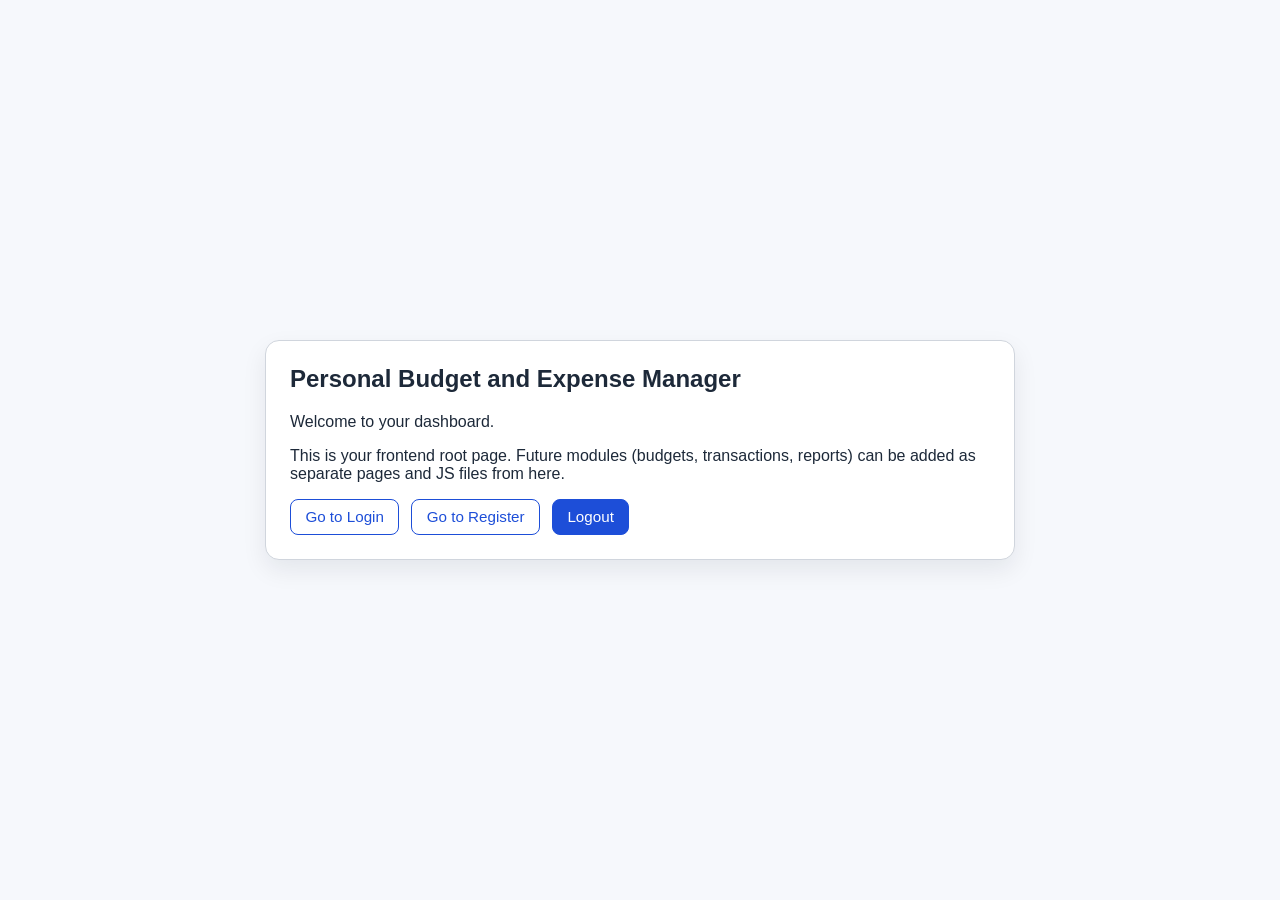
==== src/main/resources/static/index.html @ 2ca1f0e0 "User login / register frontend" ====
<!DOCTYPE html>
<html lang="en">
<head>
    <meta charset="UTF-8">
    <meta name="viewport" content="width=device-width, initial-scale=1.0">
    <title>Dashboard | Personal Budget Manager</title>
    <style>
        body {
            margin: 0;
            min-height: 100vh;
            display: grid;
            place-items: center;
            font-family: "Segoe UI", Tahoma, Geneva, Verdana, sans-serif;
            background: #f6f8fc;
            color: #1d2939;
        }

        .dashboard {
            width: min(92vw, 700px);
            background: #ffffff;
            border: 1px solid #d0d5dd;
            border-radius: 14px;
            padding: 1.5rem;
            box-shadow: 0 10px 25px rgba(16, 24, 40, 0.08);
        }

        h1 {
            margin-top: 0;
        }

        .actions {
            display: flex;
            gap: 0.75rem;
            flex-wrap: wrap;
            margin-top: 1rem;
        }

        a, button {
            border: 1px solid #1d4ed8;
            background: #1d4ed8;
            color: #ffffff;
            text-decoration: none;
            padding: 0.55rem 0.9rem;
            border-radius: 8px;
            cursor: pointer;
            font-size: 0.95rem;
        }

        .secondary {
            background: #ffffff;
            color: #1d4ed8;
        }
    </style>
</head>
<body>
    <section class="dashboard">
        <h1>Personal Budget and Expense Manager</h1>
        <p id="welcomeMessage">Welcome to your dashboard.</p>
        <p>This is your frontend root page. Future modules (budgets, transactions, reports) can be added as separate pages and JS files from here.</p>

        <div class="actions">
            <a href="login.html" class="secondary">Go to Login</a>
            <a href="register.html" class="secondary">Go to Register</a>
            <button id="logoutBtn" type="button">Logout</button>
        </div>
    </section>

    <script>
        (function () {
            var userId = localStorage.getItem("userId");
            var userName = localStorage.getItem("userName");
            var welcomeMessage = document.getElementById("welcomeMessage");
            if (welcomeMessage && userId) {
                welcomeMessage.textContent = userName ? ("Welcome, " + userName + " (User ID: " + userId + ")") : ("Welcome back (User ID: " + userId + ")");
            }

            var logoutBtn = document.getElementById("logoutBtn");
            if (logoutBtn) {
                logoutBtn.addEventListener("click", function () {
                    localStorage.removeItem("userId");
                    localStorage.removeItem("userName");
                    localStorage.removeItem("userEmail");
                    window.location.href = "login.html";
                });
            }
        })();
    </script>
</body>
</html>
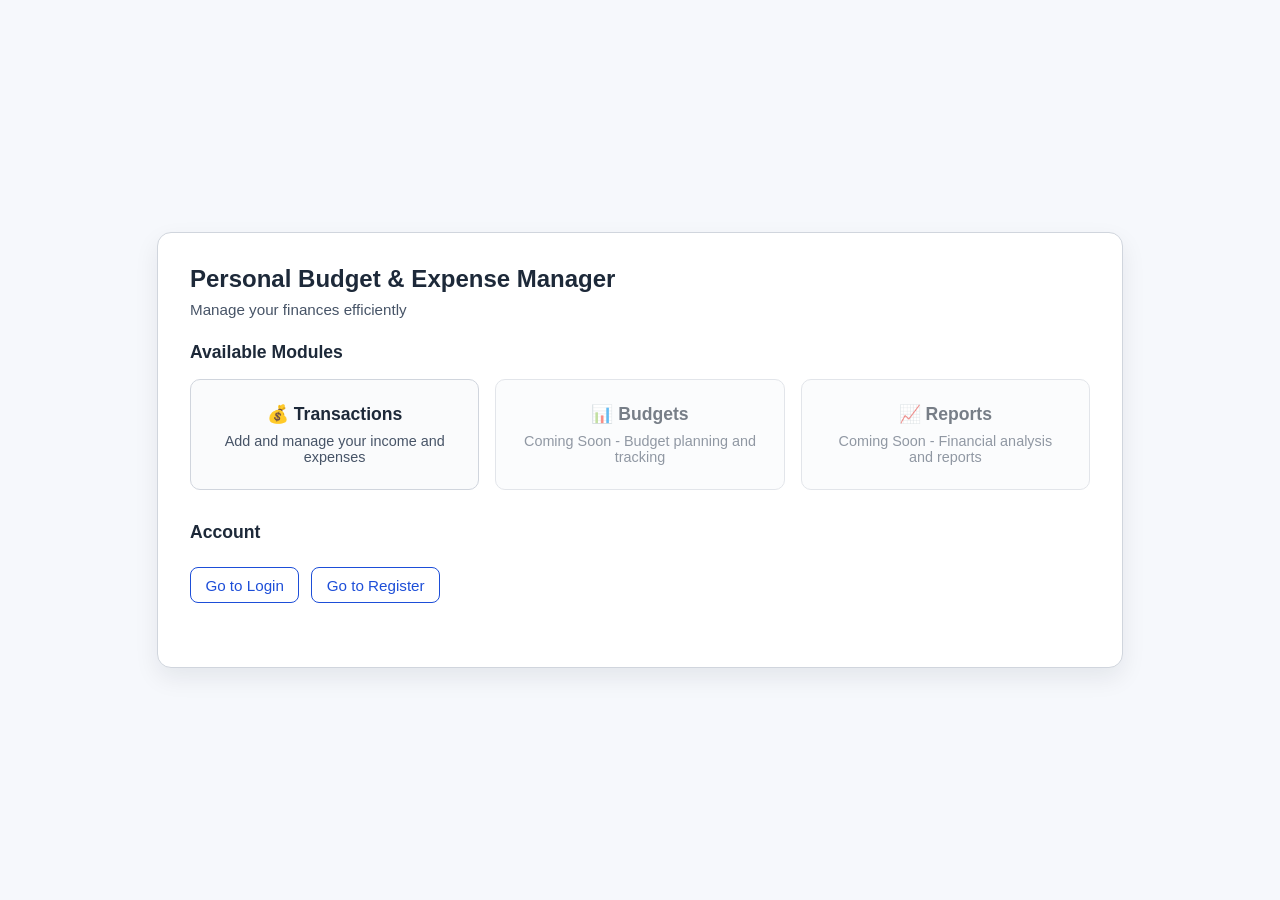
==== commit c638a30c: "Resolve merge conflicts: keep transaction module changes with Jackson datetime support" ====
--- a/src/main/resources/static/index.html
+++ b/src/main/resources/static/index.html
@@ -16,23 +16,94 @@
         }
 
         .dashboard {
-            width: min(92vw, 700px);
+            width: min(92vw, 900px);
             background: #ffffff;
             border: 1px solid #d0d5dd;
             border-radius: 14px;
-            padding: 1.5rem;
+            padding: 2rem;
             box-shadow: 0 10px 25px rgba(16, 24, 40, 0.08);
         }
 
         h1 {
             margin-top: 0;
+            margin-bottom: 0.5rem;
+        }
+
+        .subtitle {
+            margin: 0 0 1.5rem;
+            color: #475467;
+            font-size: 0.95rem;
+        }
+
+        .user-info {
+            background: #fafbfc;
+            border: 1px solid #d0d5dd;
+            border-radius: 8px;
+            padding: 1rem;
+            margin-bottom: 2rem;
+        }
+
+        .user-info p {
+            margin: 0;
+            color: #475467;
+        }
+
+        .user-info strong {
+            color: #1d2939;
+        }
+
+        .modules-section {
+            margin-bottom: 2rem;
+        }
+
+        .modules-section h2 {
+            margin: 0 0 1rem;
+            font-size: 1.1rem;
+            color: #1d2939;
+        }
+
+        .modules-grid {
+            display: grid;
+            grid-template-columns: repeat(auto-fit, minmax(220px, 1fr));
+            gap: 1rem;
+            margin-bottom: 2rem;
+        }
+
+        .module-card {
+            border: 1px solid #d0d5dd;
+            border-radius: 10px;
+            padding: 1.5rem;
+            background: #fafbfc;
+            text-align: center;
+            transition: all 0.2s ease;
+            text-decoration: none;
+            color: inherit;
+        }
+
+        .module-card:hover {
+            background: #f0f4f8;
+            border-color: #1d4ed8;
+            box-shadow: 0 4px 12px rgba(16, 24, 40, 0.08);
+            transform: translateY(-2px);
+        }
+
+        .module-card h3 {
+            margin: 0 0 0.5rem;
+            font-size: 1.1rem;
+            color: #1d2939;
+        }
+
+        .module-card p {
+            margin: 0;
+            font-size: 0.9rem;
+            color: #475467;
         }
 
         .actions {
             display: flex;
             gap: 0.75rem;
             flex-wrap: wrap;
-            margin-top: 1rem;
+            margin-top: 1.5rem;
         }
 
         a, button {
@@ -44,24 +115,80 @@
             border-radius: 8px;
             cursor: pointer;
             font-size: 0.95rem;
+            transition: all 0.2s ease;
+        }
+
+        a:hover, button:hover {
+            background: #1e40af;
         }
 
         .secondary {
             background: #ffffff;
             color: #1d4ed8;
+            border: 1px solid #1d4ed8;
+        }
+
+        .secondary:hover {
+            background: #f0f4f8;
+        }
+
+        button:disabled {
+            opacity: 0.7;
+            cursor: not-allowed;
+        }
+
+        @media (max-width: 768px) {
+            .dashboard {
+                padding: 1.5rem;
+            }
+
+            .modules-grid {
+                grid-template-columns: 1fr;
+            }
         }
     </style>
 </head>
 <body>
     <section class="dashboard">
-        <h1>Personal Budget and Expense Manager</h1>
-        <p id="welcomeMessage">Welcome to your dashboard.</p>
-        <p>This is your frontend root page. Future modules (budgets, transactions, reports) can be added as separate pages and JS files from here.</p>
-
-        <div class="actions">
-            <a href="login.html" class="secondary">Go to Login</a>
-            <a href="register.html" class="secondary">Go to Register</a>
-            <button id="logoutBtn" type="button">Logout</button>
+        <h1>Personal Budget & Expense Manager</h1>
+        <p class="subtitle">Manage your finances efficiently</p>
+
+        <div class="user-info" id="userInfo" style="display: none;">
+            <p>Welcome, <strong id="userName">User</strong> | <strong id="userId"></strong></p>
+        </div>
+
+        <!-- Modules Section -->
+        <div class="modules-section">
+            <h2>Available Modules</h2>
+            <div class="modules-grid">
+                <!-- Transactions Module -->
+                <a href="transactions.html" class="module-card">
+                    <h3>💰 Transactions</h3>
+                    <p>Add and manage your income and expenses</p>
+                </a>
+
+                <!-- Budgets Module (Ready for future implementation) -->
+                <div class="module-card" style="opacity: 0.6; cursor: not-allowed;">
+                    <h3>📊 Budgets</h3>
+                    <p>Coming Soon - Budget planning and tracking</p>
+                </div>
+
+                <!-- Reports Module (Ready for future implementation) -->
+                <div class="module-card" style="opacity: 0.6; cursor: not-allowed;">
+                    <h3>📈 Reports</h3>
+                    <p>Coming Soon - Financial analysis and reports</p>
+                </div>
+            </div>
+        </div>
+
+        <!-- Authentication Section -->
+        <div class="modules-section">
+            <h2>Account</h2>
+            <div class="actions">
+                <a href="login.html" class="secondary" id="loginLink" style="display: none;">Go to Login</a>
+                <a href="register.html" class="secondary" id="registerLink" style="display: none;">Go to Register</a>
+                <button id="logoutBtn" type="button" style="display: none;">Logout</button>
+            </div>
         </div>
     </section>
 
@@ -69,18 +196,31 @@
         (function () {
             var userId = localStorage.getItem("userId");
             var userName = localStorage.getItem("userName");
-            var welcomeMessage = document.getElementById("welcomeMessage");
-            if (welcomeMessage && userId) {
-                welcomeMessage.textContent = userName ? ("Welcome, " + userName + " (User ID: " + userId + ")") : ("Welcome back (User ID: " + userId + ")");
-            }
-
+            var userInfo = document.getElementById("userInfo");
+            var userNameEl = document.getElementById("userName");
+            var userIdEl = document.getElementById("userId");
             var logoutBtn = document.getElementById("logoutBtn");
+            var loginLink = document.getElementById("loginLink");
+            var registerLink = document.getElementById("registerLink");
+
+            // Show user info if logged in
+            if (userId) {
+                if (userInfo) userInfo.style.display = "block";
+                if (userNameEl) userNameEl.textContent = userName || "User";
+                if (userIdEl) userIdEl.textContent = "ID: " + userId;
+                if (logoutBtn) logoutBtn.style.display = "inline-block";
+            } else {
+                if (loginLink) loginLink.style.display = "inline-block";
+                if (registerLink) registerLink.style.display = "inline-block";
+            }
+
+            // Logout functionality
             if (logoutBtn) {
                 logoutBtn.addEventListener("click", function () {
                     localStorage.removeItem("userId");
                     localStorage.removeItem("userName");
                     localStorage.removeItem("userEmail");
-                    window.location.href = "login.html";
+                    window.location.href = "index.html";
                 });
             }
         })();
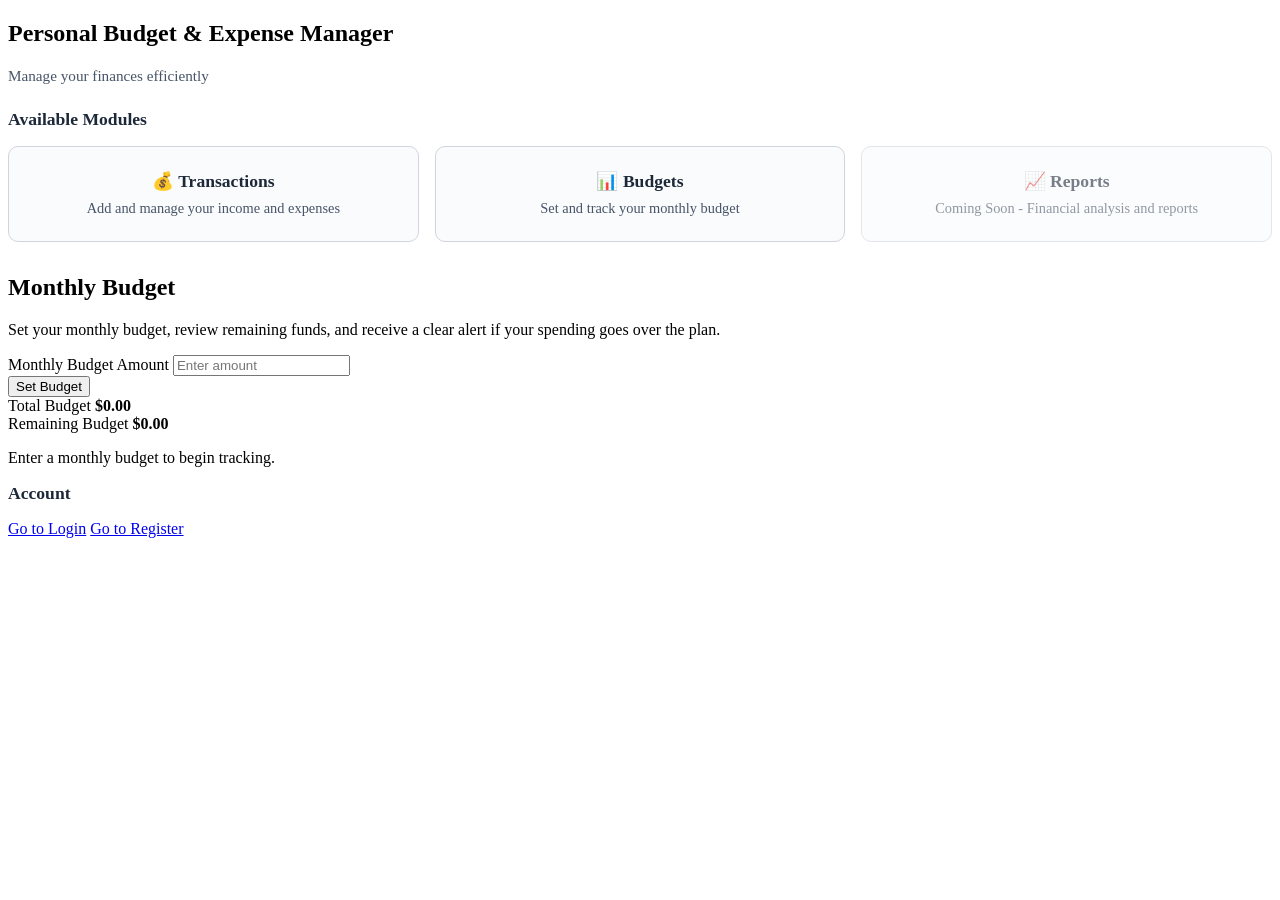
==== commit 18d4578b: "Merge pull request #7 from IshaanSinha15/feature/transaction-module transaction frontend" ====
--- a/src/main/resources/static/index.html
+++ b/src/main/resources/static/index.html
@@ -4,54 +4,8 @@
     <meta charset="UTF-8">
     <meta name="viewport" content="width=device-width, initial-scale=1.0">
     <title>Dashboard | Personal Budget Manager</title>
+    <link rel="stylesheet" href="css/style.css">
     <style>
-        body {
-            margin: 0;
-            min-height: 100vh;
-            display: grid;
-            place-items: center;
-            font-family: "Segoe UI", Tahoma, Geneva, Verdana, sans-serif;
-            background: #f6f8fc;
-            color: #1d2939;
-        }
-
-        .dashboard {
-            width: min(92vw, 900px);
-            background: #ffffff;
-            border: 1px solid #d0d5dd;
-            border-radius: 14px;
-            padding: 2rem;
-            box-shadow: 0 10px 25px rgba(16, 24, 40, 0.08);
-        }
-
-        h1 {
-            margin-top: 0;
-            margin-bottom: 0.5rem;
-        }
-
-        .subtitle {
-            margin: 0 0 1.5rem;
-            color: #475467;
-            font-size: 0.95rem;
-        }
-
-        .user-info {
-            background: #fafbfc;
-            border: 1px solid #d0d5dd;
-            border-radius: 8px;
-            padding: 1rem;
-            margin-bottom: 2rem;
-        }
-
-        .user-info p {
-            margin: 0;
-            color: #475467;
-        }
-
-        .user-info strong {
-            color: #1d2939;
-        }
-
         .modules-section {
             margin-bottom: 2rem;
         }
@@ -99,49 +53,30 @@
             color: #475467;
         }
 
-        .actions {
-            display: flex;
-            gap: 0.75rem;
-            flex-wrap: wrap;
-            margin-top: 1.5rem;
+        .user-info {
+            background: #fafbfc;
+            border: 1px solid #d0d5dd;
+            border-radius: 8px;
+            padding: 1rem;
+            margin-bottom: 2rem;
         }
 
-        a, button {
-            border: 1px solid #1d4ed8;
-            background: #1d4ed8;
-            color: #ffffff;
-            text-decoration: none;
-            padding: 0.55rem 0.9rem;
-            border-radius: 8px;
-            cursor: pointer;
-            font-size: 0.95rem;
-            transition: all 0.2s ease;
+        .user-info p {
+            margin: 0;
+            color: #475467;
         }
 
-        a:hover, button:hover {
-            background: #1e40af;
+        .user-info strong {
+            color: #1d2939;
         }
 
-        .secondary {
-            background: #ffffff;
-            color: #1d4ed8;
-            border: 1px solid #1d4ed8;
-        }
-
-        .secondary:hover {
-            background: #f0f4f8;
-        }
-
-        button:disabled {
-            opacity: 0.7;
-            cursor: not-allowed;
+        .subtitle {
+            margin: 0 0 1.5rem;
+            color: #475467;
+            font-size: 0.95rem;
         }
 
         @media (max-width: 768px) {
-            .dashboard {
-                padding: 1.5rem;
-            }
-
             .modules-grid {
                 grid-template-columns: 1fr;
             }
@@ -150,7 +85,7 @@
 </head>
 <body>
     <section class="dashboard">
-        <h1>Personal Budget & Expense Manager</h1>
+        <h1>Personal Budget &amp; Expense Manager</h1>
         <p class="subtitle">Manage your finances efficiently</p>
 
         <div class="user-info" id="userInfo" style="display: none;">
@@ -167,11 +102,11 @@
                     <p>Add and manage your income and expenses</p>
                 </a>
 
-                <!-- Budgets Module (Ready for future implementation) -->
-                <div class="module-card" style="opacity: 0.6; cursor: not-allowed;">
+                <!-- Budgets Module -->
+                <a href="#budgetSection" class="module-card">
                     <h3>📊 Budgets</h3>
-                    <p>Coming Soon - Budget planning and tracking</p>
-                </div>
+                    <p>Set and track your monthly budget</p>
+                </a>
 
                 <!-- Reports Module (Ready for future implementation) -->
                 <div class="module-card" style="opacity: 0.6; cursor: not-allowed;">
@@ -180,6 +115,36 @@
                 </div>
             </div>
         </div>
+
+        <!-- Budget Section -->
+        <section id="budgetSection" class="budget-card" aria-labelledby="budget-title">
+            <h2 id="budget-title">Monthly Budget</h2>
+            <p>Set your monthly budget, review remaining funds, and receive a clear alert if your spending goes over the plan.</p>
+
+            <form id="budgetForm" class="budget-grid" novalidate>
+                <div class="budget-row">
+                    <label for="budgetAmount">Monthly Budget Amount</label>
+                    <input id="budgetAmount" type="number" min="0.01" step="0.01" placeholder="Enter amount" aria-label="Monthly budget amount">
+                </div>
+                <div class="budget-actions">
+                    <button type="submit">Set Budget</button>
+                </div>
+            </form>
+
+            <div class="budget-summary">
+                <div class="summary-item">
+                    <span>Total Budget</span>
+                    <strong id="totalBudgetValue">$0.00</strong>
+                </div>
+                <div class="summary-item remaining" id="remainingBudgetCard">
+                    <span>Remaining Budget</span>
+                    <strong class="value" id="remainingBudgetValue">$0.00</strong>
+                </div>
+            </div>
+
+            <p id="budgetAlertText" class="budget-status">Enter a monthly budget to begin tracking.</p>
+            <p id="budgetMessage" class="budget-alert" role="status" aria-live="polite"></p>
+        </section>
 
         <!-- Authentication Section -->
         <div class="modules-section">
@@ -192,6 +157,8 @@
         </div>
     </section>
 
+    <script src="js/api.js" defer></script>
+    <script src="js/budget.js" defer></script>
     <script>
         (function () {
             var userId = localStorage.getItem("userId");
@@ -220,10 +187,10 @@
                     localStorage.removeItem("userId");
                     localStorage.removeItem("userName");
                     localStorage.removeItem("userEmail");
-                    window.location.href = "index.html";
+                    window.location.href = "login.html";
                 });
             }
         })();
     </script>
 </body>
-</html>+</html>
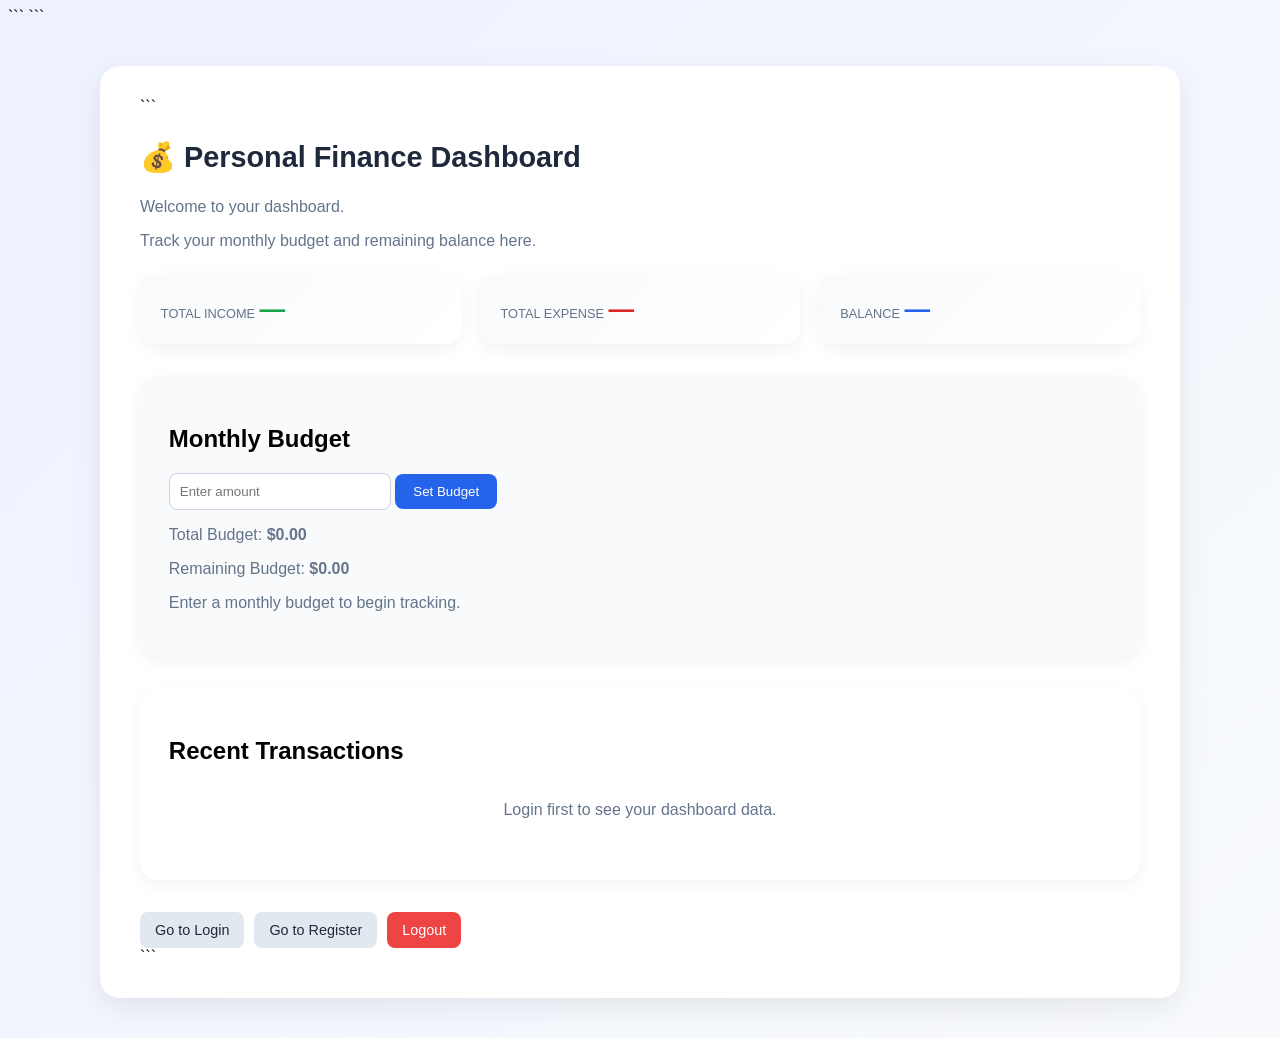
==== commit 69b97aee: "feat: Add Reports & Dashboard UI" ====
--- a/src/main/resources/static/index.html
+++ b/src/main/resources/static/index.html
@@ -1,196 +1,272 @@
 <!DOCTYPE html>
+
 <html lang="en">
 <head>
     <meta charset="UTF-8">
     <meta name="viewport" content="width=device-width, initial-scale=1.0">
     <title>Dashboard | Personal Budget Manager</title>
     <link rel="stylesheet" href="css/style.css">
-    <style>
-        .modules-section {
-            margin-bottom: 2rem;
-        }
-
-        .modules-section h2 {
-            margin: 0 0 1rem;
-            font-size: 1.1rem;
-            color: #1d2939;
-        }
-
-        .modules-grid {
-            display: grid;
-            grid-template-columns: repeat(auto-fit, minmax(220px, 1fr));
-            gap: 1rem;
-            margin-bottom: 2rem;
-        }
-
-        .module-card {
-            border: 1px solid #d0d5dd;
-            border-radius: 10px;
-            padding: 1.5rem;
-            background: #fafbfc;
-            text-align: center;
-            transition: all 0.2s ease;
-            text-decoration: none;
-            color: inherit;
-        }
-
-        .module-card:hover {
-            background: #f0f4f8;
-            border-color: #1d4ed8;
-            box-shadow: 0 4px 12px rgba(16, 24, 40, 0.08);
-            transform: translateY(-2px);
-        }
-
-        .module-card h3 {
-            margin: 0 0 0.5rem;
-            font-size: 1.1rem;
-            color: #1d2939;
-        }
-
-        .module-card p {
-            margin: 0;
-            font-size: 0.9rem;
-            color: #475467;
-        }
-
-        .user-info {
-            background: #fafbfc;
-            border: 1px solid #d0d5dd;
-            border-radius: 8px;
-            padding: 1rem;
-            margin-bottom: 2rem;
-        }
-
-        .user-info p {
-            margin: 0;
-            color: #475467;
-        }
-
-        .user-info strong {
-            color: #1d2939;
-        }
-
-        .subtitle {
-            margin: 0 0 1.5rem;
-            color: #475467;
-            font-size: 0.95rem;
-        }
-
-        @media (max-width: 768px) {
-            .modules-grid {
-                grid-template-columns: 1fr;
-            }
-        }
-    </style>
+
+```
+<style>
+/* ── Page Layout ───────────────────────── */
+body {
+    background: linear-gradient(135deg, #eef2ff, #f8fafc);
+    font-family: 'Segoe UI', Tahoma, Geneva, Verdana, sans-serif;
+}
+
+.dashboard {
+    max-width: 1000px;
+    margin: 40px auto;
+    background: white;
+    padding: 2rem 2.5rem;
+    border-radius: 20px;
+    box-shadow: 0 10px 30px rgba(0,0,0,0.08);
+}
+
+/* ── Heading ───────────────────────── */
+h1 {
+    font-size: 1.8rem;
+    font-weight: 700;
+    color: #1e293b;
+}
+
+p {
+    color: #64748b;
+}
+
+/* ── Summary Cards ───────────────────────── */
+.summary-cards {
+    display: grid;
+    grid-template-columns: repeat(3, 1fr);
+    gap: 1.2rem;
+    margin-top: 1.5rem;
+}
+
+.stat-card {
+    border-radius: 16px;
+    padding: 1.3rem;
+    background: linear-gradient(135deg, #f8fafc, #ffffff);
+    box-shadow: 0 6px 18px rgba(0,0,0,0.05);
+    transition: transform 0.2s ease, box-shadow 0.2s ease;
+}
+
+.stat-card:hover {
+    transform: translateY(-5px);
+    box-shadow: 0 12px 25px rgba(0,0,0,0.1);
+}
+
+.stat-card .label {
+    font-size: 0.8rem;
+    color: #64748b;
+    text-transform: uppercase;
+}
+
+.stat-card .amount {
+    font-size: 1.6rem;
+    font-weight: bold;
+    margin-top: 5px;
+}
+
+.income .amount { color: #16a34a; }
+.expense .amount { color: #dc2626; }
+.balance .amount { color: #2563eb; }
+
+/* ── Budget Card ───────────────────────── */
+.budget-card {
+    margin-top: 2rem;
+    padding: 1.8rem;
+    border-radius: 18px;
+    background: #f9fafb;
+    box-shadow: 0 5px 15px rgba(0,0,0,0.05);
+}
+
+input {
+    padding: 10px;
+    border-radius: 8px;
+    border: 1px solid #cbd5e1;
+    width: 200px;
+}
+
+button {
+    padding: 10px 18px;
+    border-radius: 8px;
+    border: none;
+    background: #2563eb;
+    color: white;
+    cursor: pointer;
+    transition: 0.2s;
+}
+
+button:hover {
+    background: #1d4ed8;
+}
+
+/* ── Transactions Table ───────────────────────── */
+.report-card {
+    margin-top: 2rem;
+    padding: 1.8rem;
+    border-radius: 18px;
+    background: #ffffff;
+    box-shadow: 0 5px 15px rgba(0,0,0,0.05);
+}
+
+.txn-table {
+    width: 100%;
+    border-collapse: collapse;
+}
+
+.txn-table th {
+    text-align: left;
+    padding: 10px;
+    border-bottom: 2px solid #e2e8f0;
+    color: #475569;
+}
+
+.txn-table td {
+    padding: 10px;
+    border-bottom: 1px solid #f1f5f9;
+    color: #1e293b;
+}
+
+.badge {
+    padding: 4px 8px;
+    border-radius: 12px;
+    font-size: 0.75rem;
+    font-weight: bold;
+}
+
+.badge.INCOME { background: #dcfce7; color: #16a34a; }
+.badge.EXPENSE { background: #fee2e2; color: #dc2626; }
+
+.txn-amount.INCOME { color: #16a34a; }
+.txn-amount.EXPENSE { color: #dc2626; }
+
+.no-data {
+    text-align: center;
+    padding: 1rem;
+    color: #64748b;
+}
+
+/* ── Buttons ───────────────────────── */
+.actions {
+    margin-top: 2rem;
+    display: flex;
+    gap: 10px;
+}
+
+.actions a, .actions button {
+    text-decoration: none;
+    padding: 10px 15px;
+    border-radius: 8px;
+    font-size: 0.9rem;
+}
+
+.actions a {
+    background: #e2e8f0;
+    color: #1e293b;
+}
+
+.actions button {
+    background: #ef4444;
+    color: white;
+}
+
+.actions button:hover {
+    background: #dc2626;
+}
+</style>
+```
+
 </head>
+
 <body>
-    <section class="dashboard">
-        <h1>Personal Budget &amp; Expense Manager</h1>
-        <p class="subtitle">Manage your finances efficiently</p>
-
-        <div class="user-info" id="userInfo" style="display: none;">
-            <p>Welcome, <strong id="userName">User</strong> | <strong id="userId"></strong></p>
-        </div>
-
-        <!-- Modules Section -->
-        <div class="modules-section">
-            <h2>Available Modules</h2>
-            <div class="modules-grid">
-                <!-- Transactions Module -->
-                <a href="transactions.html" class="module-card">
-                    <h3>💰 Transactions</h3>
-                    <p>Add and manage your income and expenses</p>
-                </a>
-
-                <!-- Budgets Module -->
-                <a href="#budgetSection" class="module-card">
-                    <h3>📊 Budgets</h3>
-                    <p>Set and track your monthly budget</p>
-                </a>
-
-                <!-- Reports Module (Ready for future implementation) -->
-                <div class="module-card" style="opacity: 0.6; cursor: not-allowed;">
-                    <h3>📈 Reports</h3>
-                    <p>Coming Soon - Financial analysis and reports</p>
-                </div>
-            </div>
-        </div>
-
-        <!-- Budget Section -->
-        <section id="budgetSection" class="budget-card" aria-labelledby="budget-title">
-            <h2 id="budget-title">Monthly Budget</h2>
-            <p>Set your monthly budget, review remaining funds, and receive a clear alert if your spending goes over the plan.</p>
-
-            <form id="budgetForm" class="budget-grid" novalidate>
-                <div class="budget-row">
-                    <label for="budgetAmount">Monthly Budget Amount</label>
-                    <input id="budgetAmount" type="number" min="0.01" step="0.01" placeholder="Enter amount" aria-label="Monthly budget amount">
-                </div>
-                <div class="budget-actions">
-                    <button type="submit">Set Budget</button>
-                </div>
-            </form>
-
-            <div class="budget-summary">
-                <div class="summary-item">
-                    <span>Total Budget</span>
-                    <strong id="totalBudgetValue">$0.00</strong>
-                </div>
-                <div class="summary-item remaining" id="remainingBudgetCard">
-                    <span>Remaining Budget</span>
-                    <strong class="value" id="remainingBudgetValue">$0.00</strong>
-                </div>
-            </div>
-
-            <p id="budgetAlertText" class="budget-status">Enter a monthly budget to begin tracking.</p>
-            <p id="budgetMessage" class="budget-alert" role="status" aria-live="polite"></p>
-        </section>
-
-        <!-- Authentication Section -->
-        <div class="modules-section">
-            <h2>Account</h2>
-            <div class="actions">
-                <a href="login.html" class="secondary" id="loginLink" style="display: none;">Go to Login</a>
-                <a href="register.html" class="secondary" id="registerLink" style="display: none;">Go to Register</a>
-                <button id="logoutBtn" type="button" style="display: none;">Logout</button>
-            </div>
-        </div>
-    </section>
-
-    <script src="js/api.js" defer></script>
-    <script src="js/budget.js" defer></script>
-    <script>
-        (function () {
-            var userId = localStorage.getItem("userId");
-            var userName = localStorage.getItem("userName");
-            var userInfo = document.getElementById("userInfo");
-            var userNameEl = document.getElementById("userName");
-            var userIdEl = document.getElementById("userId");
-            var logoutBtn = document.getElementById("logoutBtn");
-            var loginLink = document.getElementById("loginLink");
-            var registerLink = document.getElementById("registerLink");
-
-            // Show user info if logged in
-            if (userId) {
-                if (userInfo) userInfo.style.display = "block";
-                if (userNameEl) userNameEl.textContent = userName || "User";
-                if (userIdEl) userIdEl.textContent = "ID: " + userId;
-                if (logoutBtn) logoutBtn.style.display = "inline-block";
-            } else {
-                if (loginLink) loginLink.style.display = "inline-block";
-                if (registerLink) registerLink.style.display = "inline-block";
-            }
-
-            // Logout functionality
-            if (logoutBtn) {
-                logoutBtn.addEventListener("click", function () {
-                    localStorage.removeItem("userId");
-                    localStorage.removeItem("userName");
-                    localStorage.removeItem("userEmail");
-                    window.location.href = "login.html";
-                });
-            }
-        })();
-    </script>
+<section class="dashboard">
+
+```
+<h1>💰 Personal Finance Dashboard</h1>
+<p id="welcomeMessage">Welcome to your dashboard.</p>
+<p>Track your monthly budget and remaining balance here.</p>
+
+<!-- Summary Cards -->
+<div class="summary-cards">
+    <div class="stat-card income">
+        <span class="label">Total Income</span>
+        <span class="amount" id="dashIncome">—</span>
+    </div>
+    <div class="stat-card expense">
+        <span class="label">Total Expense</span>
+        <span class="amount" id="dashExpense">—</span>
+    </div>
+    <div class="stat-card balance">
+        <span class="label">Balance</span>
+        <span class="amount" id="dashBalance">—</span>
+    </div>
+</div>
+
+<!-- Budget Section -->
+<section class="budget-card">
+    <h2>Monthly Budget</h2>
+
+    <form id="budgetForm">
+        <input id="budgetAmount" type="number" placeholder="Enter amount">
+        <button type="submit">Set Budget</button>
+    </form>
+
+    <div>
+        <p>Total Budget: <strong id="totalBudgetValue">$0.00</strong></p>
+        <p>Remaining Budget: <strong id="remainingBudgetValue">$0.00</strong></p>
+    </div>
+
+    <p id="budgetAlertText">Enter a monthly budget to begin tracking.</p>
+    <p id="budgetMessage"></p>
+</section>
+
+<!-- Transactions -->
+<section class="report-card">
+    <h2>Recent Transactions</h2>
+    <div id="recentTransactionsContainer">
+        <p>Loading...</p>
+    </div>
+</section>
+
+<!-- Actions -->
+<div class="actions">
+    <a href="login.html">Go to Login</a>
+    <a href="register.html">Go to Register</a>
+    <button id="logoutBtn">Logout</button>
+</div>
+```
+
+</section>
+
+<script src="js/api.js"></script>
+
+<script src="js/budget.js"></script>
+
+<script src="js/report.js"></script>
+
+<script>
+(function () {
+    var userId = localStorage.getItem("userId");
+    var userName = localStorage.getItem("userName");
+
+    var welcomeMessage = document.getElementById("welcomeMessage");
+    if (welcomeMessage && userId) {
+        welcomeMessage.textContent = userName
+            ? ("Welcome, " + userName)
+            : ("Welcome back");
+    }
+
+    var logoutBtn = document.getElementById("logoutBtn");
+    if (logoutBtn) {
+        logoutBtn.addEventListener("click", function () {
+            localStorage.clear();
+            window.location.href = "login.html";
+        });
+    }
+})();
+</script>
+
 </body>
 </html>
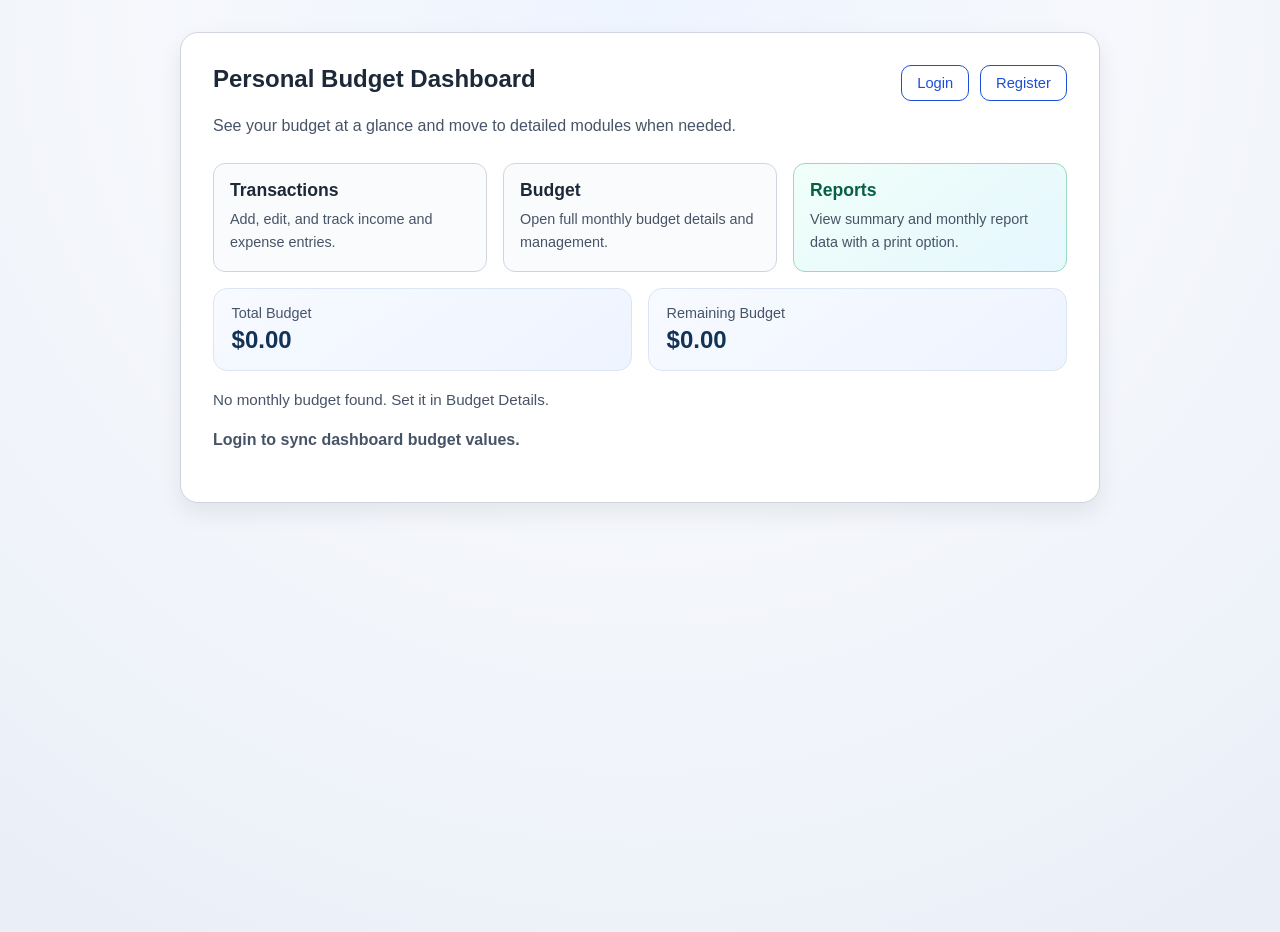
==== commit e40798ff: "update" ====
--- a/src/main/resources/static/index.html
+++ b/src/main/resources/static/index.html
@@ -1,272 +1,61 @@
 <!DOCTYPE html>
-
 <html lang="en">
 <head>
     <meta charset="UTF-8">
     <meta name="viewport" content="width=device-width, initial-scale=1.0">
     <title>Dashboard | Personal Budget Manager</title>
     <link rel="stylesheet" href="css/style.css">
+</head>
+<body>
+    <section class="dashboard">
+        <header class="page-header">
+            <div>
+                <h1>Personal Budget Dashboard</h1>
+                <p class="subtitle">See your budget at a glance and move to detailed modules when needed.</p>
+            </div>
+            <div class="header-actions">
+                <div class="user-badge" id="userInfo" style="display: none;">
+                    <span id="userName">User</span>
+                    <small id="userId"></small>
+                </div>
+                <a href="login.html" class="secondary" id="loginLink" style="display: none;">Login</a>
+                <a href="register.html" class="secondary" id="registerLink" style="display: none;">Register</a>
+                <button id="logoutBtn" type="button" style="display: none;">Logout</button>
+            </div>
+        </header>
 
-```
-<style>
-/* ── Page Layout ───────────────────────── */
-body {
-    background: linear-gradient(135deg, #eef2ff, #f8fafc);
-    font-family: 'Segoe UI', Tahoma, Geneva, Verdana, sans-serif;
-}
+        <section class="modules-grid" aria-label="Modules">
+            <a href="transactions.html" class="module-card">
+                <h3>Transactions</h3>
+                <p>Add, edit, and track income and expense entries.</p>
+            </a>
+            <a href="budget.html" class="module-card">
+                <h3>Budget</h3>
+                <p>Open full monthly budget details and management.</p>
+            </a>
+            <a href="report.html" class="module-card report-module">
+                <h3>Reports</h3>
+                <p>View summary and monthly report data with a print option.</p>
+            </a>
+        </section>
 
-.dashboard {
-    max-width: 1000px;
-    margin: 40px auto;
-    background: white;
-    padding: 2rem 2.5rem;
-    border-radius: 20px;
-    box-shadow: 0 10px 30px rgba(0,0,0,0.08);
-}
+        <section class="dashboard-summary" aria-label="Budget Summary">
+            <article class="summary-tile total">
+                <span>Total Budget</span>
+                <strong id="totalBudgetValue">$0.00</strong>
+            </article>
+            <article class="summary-tile remaining" id="remainingBudgetCard">
+                <span>Remaining Budget</span>
+                <strong id="remainingBudgetValue">$0.00</strong>
+            </article>
+        </section>
 
-/* ── Heading ───────────────────────── */
-h1 {
-    font-size: 1.8rem;
-    font-weight: 700;
-    color: #1e293b;
-}
+        <p id="budgetAlertText" class="budget-status">Login and set your monthly budget to view dashboard values.</p>
+        <p id="budgetMessage" class="budget-alert" role="status" aria-live="polite"></p>
+    </section>
 
-p {
-    color: #64748b;
-}
-
-/* ── Summary Cards ───────────────────────── */
-.summary-cards {
-    display: grid;
-    grid-template-columns: repeat(3, 1fr);
-    gap: 1.2rem;
-    margin-top: 1.5rem;
-}
-
-.stat-card {
-    border-radius: 16px;
-    padding: 1.3rem;
-    background: linear-gradient(135deg, #f8fafc, #ffffff);
-    box-shadow: 0 6px 18px rgba(0,0,0,0.05);
-    transition: transform 0.2s ease, box-shadow 0.2s ease;
-}
-
-.stat-card:hover {
-    transform: translateY(-5px);
-    box-shadow: 0 12px 25px rgba(0,0,0,0.1);
-}
-
-.stat-card .label {
-    font-size: 0.8rem;
-    color: #64748b;
-    text-transform: uppercase;
-}
-
-.stat-card .amount {
-    font-size: 1.6rem;
-    font-weight: bold;
-    margin-top: 5px;
-}
-
-.income .amount { color: #16a34a; }
-.expense .amount { color: #dc2626; }
-.balance .amount { color: #2563eb; }
-
-/* ── Budget Card ───────────────────────── */
-.budget-card {
-    margin-top: 2rem;
-    padding: 1.8rem;
-    border-radius: 18px;
-    background: #f9fafb;
-    box-shadow: 0 5px 15px rgba(0,0,0,0.05);
-}
-
-input {
-    padding: 10px;
-    border-radius: 8px;
-    border: 1px solid #cbd5e1;
-    width: 200px;
-}
-
-button {
-    padding: 10px 18px;
-    border-radius: 8px;
-    border: none;
-    background: #2563eb;
-    color: white;
-    cursor: pointer;
-    transition: 0.2s;
-}
-
-button:hover {
-    background: #1d4ed8;
-}
-
-/* ── Transactions Table ───────────────────────── */
-.report-card {
-    margin-top: 2rem;
-    padding: 1.8rem;
-    border-radius: 18px;
-    background: #ffffff;
-    box-shadow: 0 5px 15px rgba(0,0,0,0.05);
-}
-
-.txn-table {
-    width: 100%;
-    border-collapse: collapse;
-}
-
-.txn-table th {
-    text-align: left;
-    padding: 10px;
-    border-bottom: 2px solid #e2e8f0;
-    color: #475569;
-}
-
-.txn-table td {
-    padding: 10px;
-    border-bottom: 1px solid #f1f5f9;
-    color: #1e293b;
-}
-
-.badge {
-    padding: 4px 8px;
-    border-radius: 12px;
-    font-size: 0.75rem;
-    font-weight: bold;
-}
-
-.badge.INCOME { background: #dcfce7; color: #16a34a; }
-.badge.EXPENSE { background: #fee2e2; color: #dc2626; }
-
-.txn-amount.INCOME { color: #16a34a; }
-.txn-amount.EXPENSE { color: #dc2626; }
-
-.no-data {
-    text-align: center;
-    padding: 1rem;
-    color: #64748b;
-}
-
-/* ── Buttons ───────────────────────── */
-.actions {
-    margin-top: 2rem;
-    display: flex;
-    gap: 10px;
-}
-
-.actions a, .actions button {
-    text-decoration: none;
-    padding: 10px 15px;
-    border-radius: 8px;
-    font-size: 0.9rem;
-}
-
-.actions a {
-    background: #e2e8f0;
-    color: #1e293b;
-}
-
-.actions button {
-    background: #ef4444;
-    color: white;
-}
-
-.actions button:hover {
-    background: #dc2626;
-}
-</style>
-```
-
-</head>
-
-<body>
-<section class="dashboard">
-
-```
-<h1>💰 Personal Finance Dashboard</h1>
-<p id="welcomeMessage">Welcome to your dashboard.</p>
-<p>Track your monthly budget and remaining balance here.</p>
-
-<!-- Summary Cards -->
-<div class="summary-cards">
-    <div class="stat-card income">
-        <span class="label">Total Income</span>
-        <span class="amount" id="dashIncome">—</span>
-    </div>
-    <div class="stat-card expense">
-        <span class="label">Total Expense</span>
-        <span class="amount" id="dashExpense">—</span>
-    </div>
-    <div class="stat-card balance">
-        <span class="label">Balance</span>
-        <span class="amount" id="dashBalance">—</span>
-    </div>
-</div>
-
-<!-- Budget Section -->
-<section class="budget-card">
-    <h2>Monthly Budget</h2>
-
-    <form id="budgetForm">
-        <input id="budgetAmount" type="number" placeholder="Enter amount">
-        <button type="submit">Set Budget</button>
-    </form>
-
-    <div>
-        <p>Total Budget: <strong id="totalBudgetValue">$0.00</strong></p>
-        <p>Remaining Budget: <strong id="remainingBudgetValue">$0.00</strong></p>
-    </div>
-
-    <p id="budgetAlertText">Enter a monthly budget to begin tracking.</p>
-    <p id="budgetMessage"></p>
-</section>
-
-<!-- Transactions -->
-<section class="report-card">
-    <h2>Recent Transactions</h2>
-    <div id="recentTransactionsContainer">
-        <p>Loading...</p>
-    </div>
-</section>
-
-<!-- Actions -->
-<div class="actions">
-    <a href="login.html">Go to Login</a>
-    <a href="register.html">Go to Register</a>
-    <button id="logoutBtn">Logout</button>
-</div>
-```
-
-</section>
-
-<script src="js/api.js"></script>
-
-<script src="js/budget.js"></script>
-
-<script src="js/report.js"></script>
-
-<script>
-(function () {
-    var userId = localStorage.getItem("userId");
-    var userName = localStorage.getItem("userName");
-
-    var welcomeMessage = document.getElementById("welcomeMessage");
-    if (welcomeMessage && userId) {
-        welcomeMessage.textContent = userName
-            ? ("Welcome, " + userName)
-            : ("Welcome back");
-    }
-
-    var logoutBtn = document.getElementById("logoutBtn");
-    if (logoutBtn) {
-        logoutBtn.addEventListener("click", function () {
-            localStorage.clear();
-            window.location.href = "login.html";
-        });
-    }
-})();
-</script>
-
+    <script src="js/api.js" defer></script>
+    <script src="js/dashboard.js" defer></script>
+    <script src="js/budget.js" defer></script>
 </body>
-</html>
+</html>
--- a/src/main/resources/static/css/style.css
+++ b/src/main/resources/static/css/style.css
@@ -0,0 +1,316 @@
+:root {
+    --bg: #f6f8fc;
+    --card-bg: #ffffff;
+    --text: #1d2939;
+    --muted: #475467;
+    --primary: #1d4ed8;
+    --primary-hover: #1e40af;
+    --border: #d0d5dd;
+    --success: #047857;
+    --error: #b42318;
+    --shadow: 0 10px 25px rgba(16, 24, 40, 0.08);
+}
+
+* {
+    box-sizing: border-box;
+}
+
+body {
+    margin: 0;
+    min-height: 100vh;
+    color: var(--text);
+    font-family: "Segoe UI", Tahoma, Geneva, Verdana, sans-serif;
+    background: radial-gradient(circle at top, #eef4ff 0%, var(--bg) 42%, #e9eef7 100%);
+}
+
+.dashboard {
+    width: min(92vw, 920px);
+    margin: 2rem auto;
+    background: var(--card-bg);
+    border: 1px solid var(--border);
+    border-radius: 18px;
+    padding: 2rem;
+    box-shadow: var(--shadow);
+}
+
+.dashboard h1 {
+    margin-top: 0;
+}
+
+.dashboard p {
+    color: var(--muted);
+    line-height: 1.65;
+}
+
+.page-header {
+    display: flex;
+    justify-content: space-between;
+    gap: 1rem;
+    align-items: flex-start;
+    flex-wrap: wrap;
+    margin-bottom: 1.5rem;
+}
+
+.subtitle {
+    margin: 0.6rem 0 0;
+}
+
+.header-actions {
+    display: flex;
+    align-items: center;
+    gap: 0.65rem;
+    flex-wrap: wrap;
+}
+
+.header-actions a,
+.header-actions button {
+    border: 1px solid var(--primary);
+    background: var(--primary);
+    color: #ffffff;
+    text-decoration: none;
+    padding: 0.55rem 0.95rem;
+    border-radius: 10px;
+    cursor: pointer;
+    font-size: 0.92rem;
+}
+
+.header-actions a.secondary {
+    background: #ffffff;
+    color: var(--primary);
+}
+
+.user-badge {
+    border: 1px solid #d8e1ef;
+    background: #f7fafe;
+    padding: 0.65rem 0.85rem;
+    border-radius: 12px;
+    display: flex;
+    flex-direction: column;
+    gap: 0.2rem;
+}
+
+.user-badge span {
+    font-weight: 600;
+}
+
+.user-badge small {
+    color: var(--muted);
+}
+
+.dashboard-summary {
+    display: grid;
+    grid-template-columns: repeat(auto-fit, minmax(220px, 1fr));
+    gap: 1rem;
+    margin-bottom: 1rem;
+}
+
+.modules-grid {
+    display: grid;
+    grid-template-columns: repeat(auto-fit, minmax(220px, 1fr));
+    gap: 1rem;
+    margin-bottom: 1rem;
+}
+
+.module-card {
+    border: 1px solid #d0d5dd;
+    border-radius: 12px;
+    padding: 1rem;
+    background: #fafbfc;
+    text-decoration: none;
+    color: inherit;
+    transition: all 0.2s ease;
+}
+
+.module-card:hover {
+    background: #f0f4f8;
+    border-color: var(--primary);
+    box-shadow: 0 4px 12px rgba(16, 24, 40, 0.08);
+    transform: translateY(-2px);
+}
+
+.module-card h3 {
+    margin: 0 0 0.4rem;
+    font-size: 1.1rem;
+    color: #1d2939;
+}
+
+.module-card p {
+    margin: 0;
+    font-size: 0.9rem;
+}
+
+.module-card.report-module {
+    background: linear-gradient(145deg, #f0fff8, #e6f7ff);
+    border-color: #9ad9bd;
+}
+
+.module-card.report-module h3 {
+    color: #065f46;
+}
+
+.module-card.report-module:hover {
+    border-color: #0f766e;
+    box-shadow: 0 6px 16px rgba(15, 118, 110, 0.16);
+}
+
+.summary-tile {
+    border: 1px solid #dbe5f3;
+    border-radius: 14px;
+    background: linear-gradient(145deg, #f7faff, #eef4ff);
+    padding: 1rem 1.1rem;
+    display: flex;
+    flex-direction: column;
+    gap: 0.3rem;
+}
+
+.summary-tile span {
+    color: var(--muted);
+    font-size: 0.9rem;
+}
+
+.summary-tile strong {
+    font-size: 1.5rem;
+    color: #123356;
+}
+
+.summary-tile.remaining.exceeded strong {
+    color: var(--error);
+}
+
+.actions {
+    display: flex;
+    flex-wrap: wrap;
+    gap: 0.75rem;
+    margin-top: 1.5rem;
+}
+
+.actions a,
+.actions button {
+    border: 1px solid var(--primary);
+    background: var(--primary);
+    color: #ffffff;
+    text-decoration: none;
+    padding: 0.7rem 1rem;
+    border-radius: 10px;
+    cursor: pointer;
+    font-size: 0.95rem;
+    transition: transform 0.2s ease, box-shadow 0.2s ease, background-color 0.2s ease;
+}
+
+.actions a:hover,
+.actions button:hover {
+    transform: translateY(-1px);
+    box-shadow: 0 6px 14px rgba(29, 78, 216, 0.18);
+}
+
+.actions a.secondary {
+    background: #ffffff;
+    color: var(--primary);
+}
+
+.budget-card {
+    margin-top: 1.75rem;
+    border: 1px solid var(--border);
+    border-radius: 16px;
+    background: #ffffff;
+    padding: 1.75rem;
+}
+
+.budget-card h2 {
+    margin: 0;
+    font-size: 1.35rem;
+}
+
+.budget-card p {
+    margin: 0.75rem 0 1.35rem;
+    color: var(--muted);
+}
+
+.budget-grid {
+    display: grid;
+    gap: 1rem;
+}
+
+.budget-row {
+    display: grid;
+    gap: 0.75rem;
+}
+
+.budget-row label {
+    font-weight: 600;
+}
+
+.budget-row input {
+    width: 100%;
+    padding: 0.85rem 0.95rem;
+    border: 1px solid var(--border);
+    border-radius: 12px;
+    font: inherit;
+}
+
+.budget-row input:focus {
+    outline: 2px solid #dbeafe;
+    border-color: #93c5fd;
+}
+
+.budget-actions {
+    display: flex;
+    flex-wrap: wrap;
+    gap: 0.75rem;
+    align-items: center;
+}
+
+.budget-summary {
+    display: grid;
+    gap: 0.75rem;
+    margin-top: 1.35rem;
+}
+
+.summary-item {
+    display: flex;
+    justify-content: space-between;
+    gap: 1rem;
+    padding: 1rem;
+    border-radius: 14px;
+    border: 1px solid #eef2ff;
+    background: #f8fbff;
+}
+
+.summary-item strong {
+    color: var(--primary);
+}
+
+.summary-item .value {
+    font-weight: 700;
+}
+
+.summary-item.remaining .value {
+    color: #0f766e;
+}
+
+.summary-item.remaining.exceeded .value {
+    color: var(--error);
+}
+
+.budget-alert {
+    color: var(--error);
+    font-weight: 600;
+    margin-top: 0.65rem;
+}
+
+.budget-status {
+    margin-top: 0.75rem;
+    color: var(--muted);
+    font-size: 0.95rem;
+}
+
+@media (min-width: 600px) {
+    .budget-row {
+        grid-template-columns: minmax(220px, 1fr) 160px;
+        align-items: end;
+    }
+
+    .budget-actions {
+        justify-content: flex-start;
+    }
+}
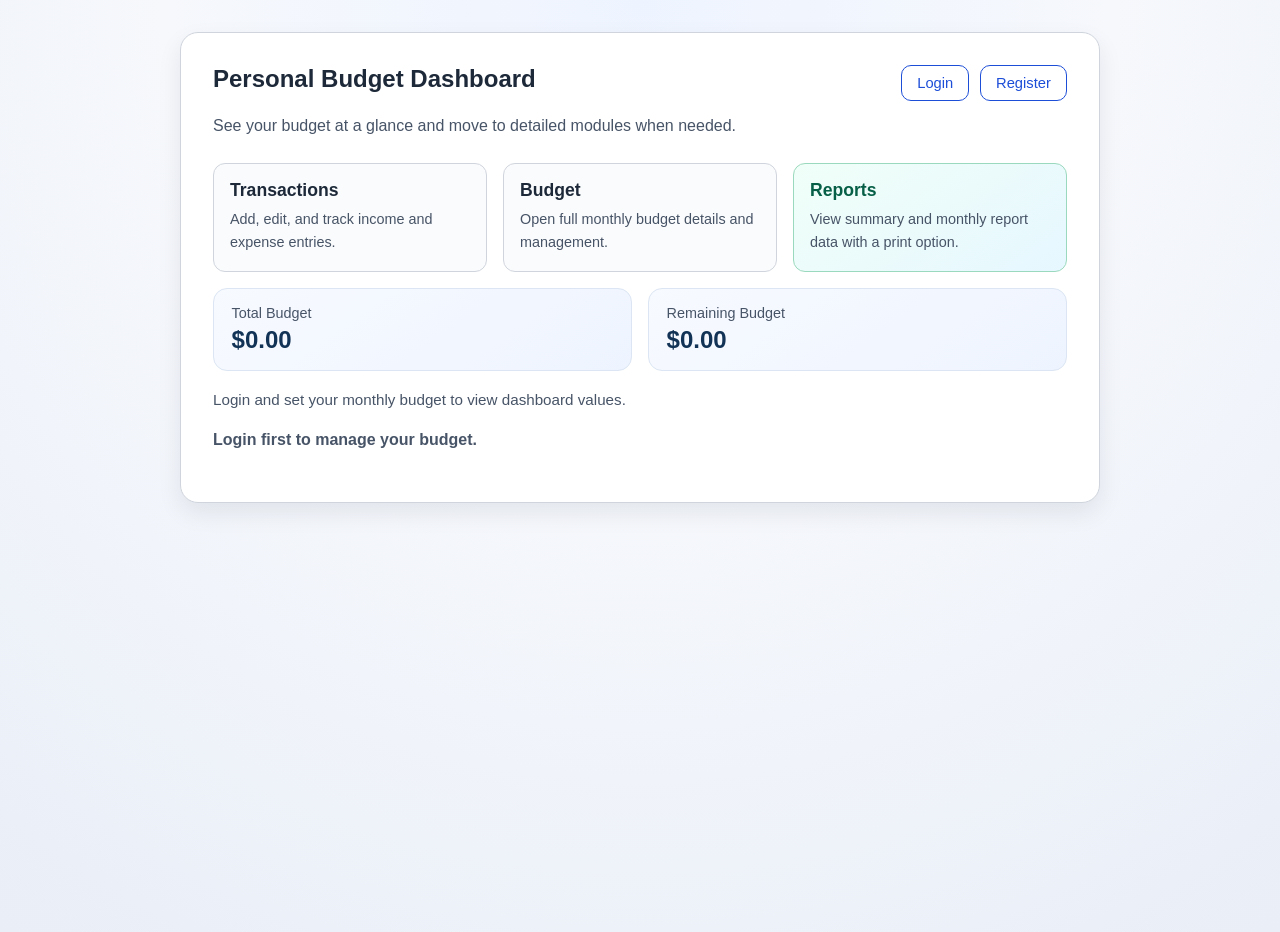
==== commit d9669ee7: "css update" ====
--- a/src/main/resources/static/index.html
+++ b/src/main/resources/static/index.html
@@ -58,4 +58,4 @@
     <script src="js/dashboard.js" defer></script>
     <script src="js/budget.js" defer></script>
 </body>
-</html>+</html>
--- a/src/main/resources/static/css/style.css
+++ b/src/main/resources/static/css/style.css
@@ -295,7 +295,7 @@
 .budget-alert {
     color: var(--error);
     font-weight: 600;
-    margin-top: 0.65rem;
+    margin-top: 0.5rem;
 }
 
 .budget-status {
